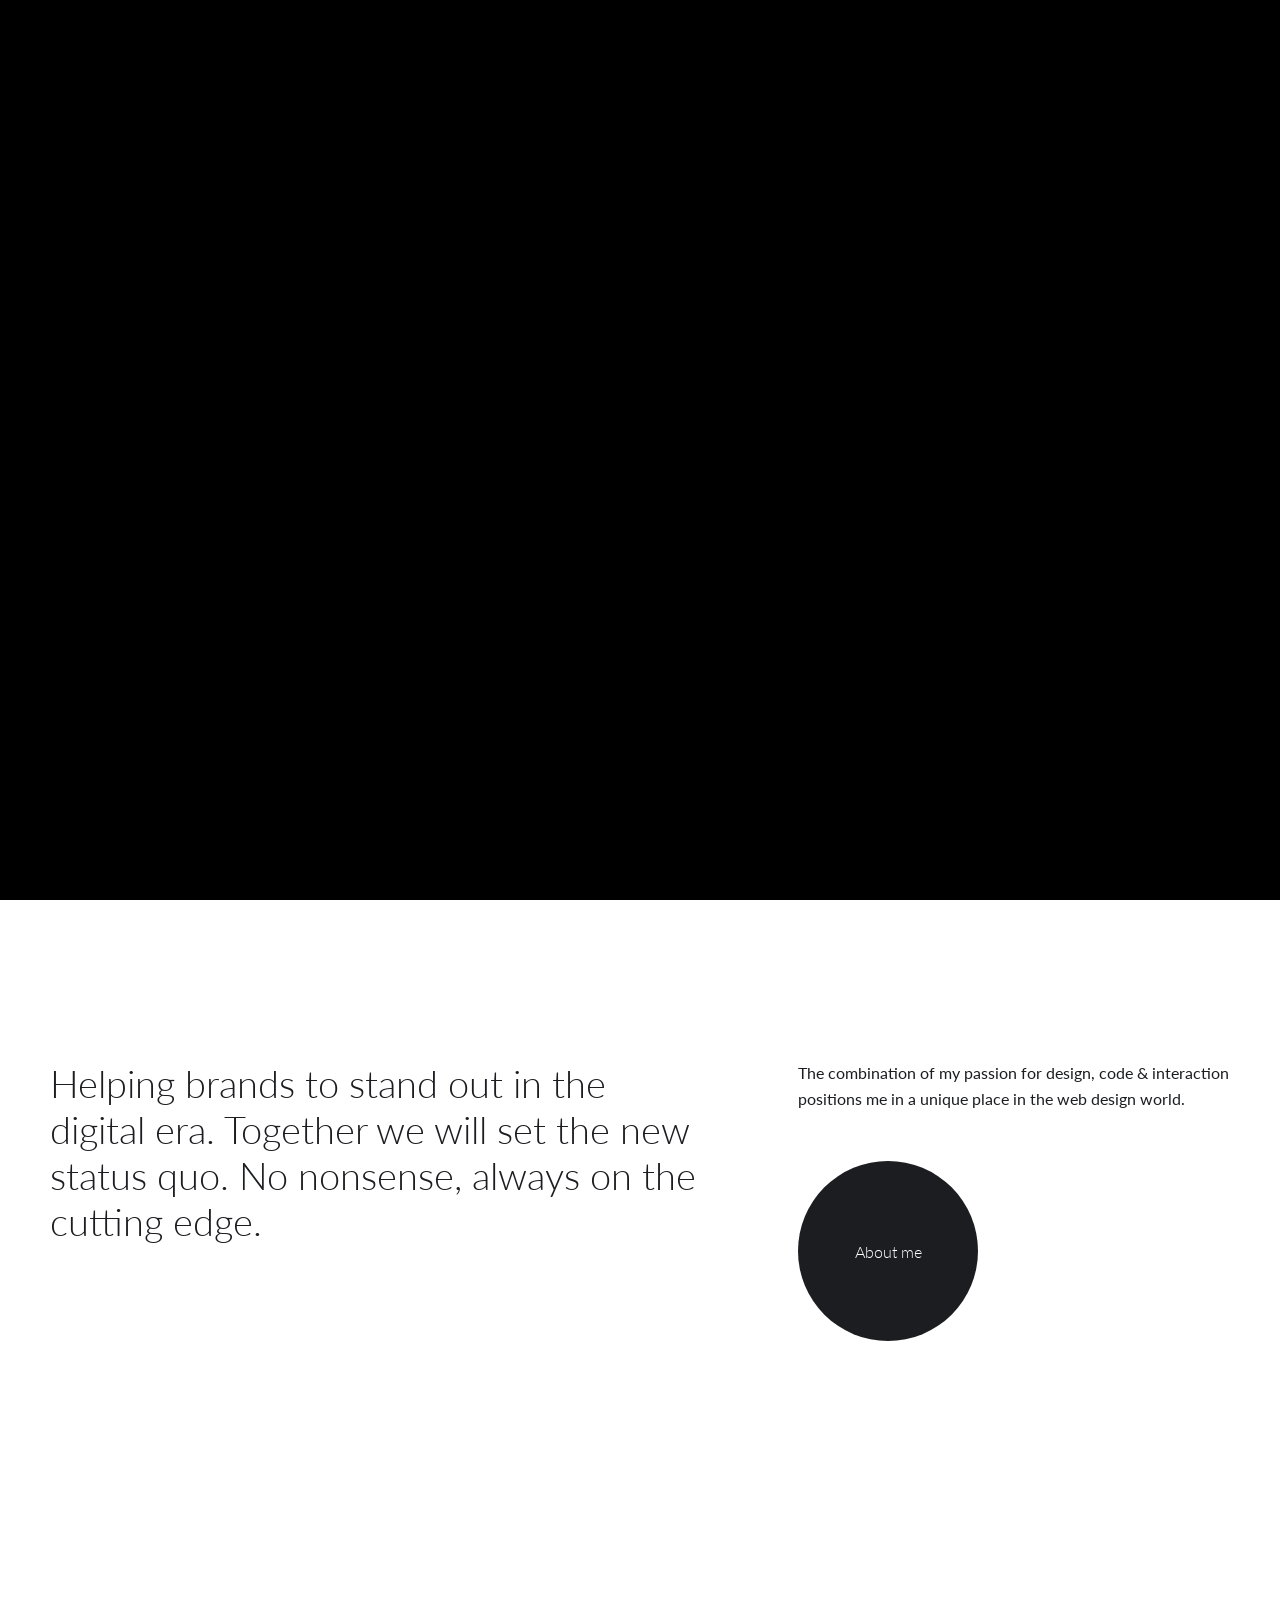
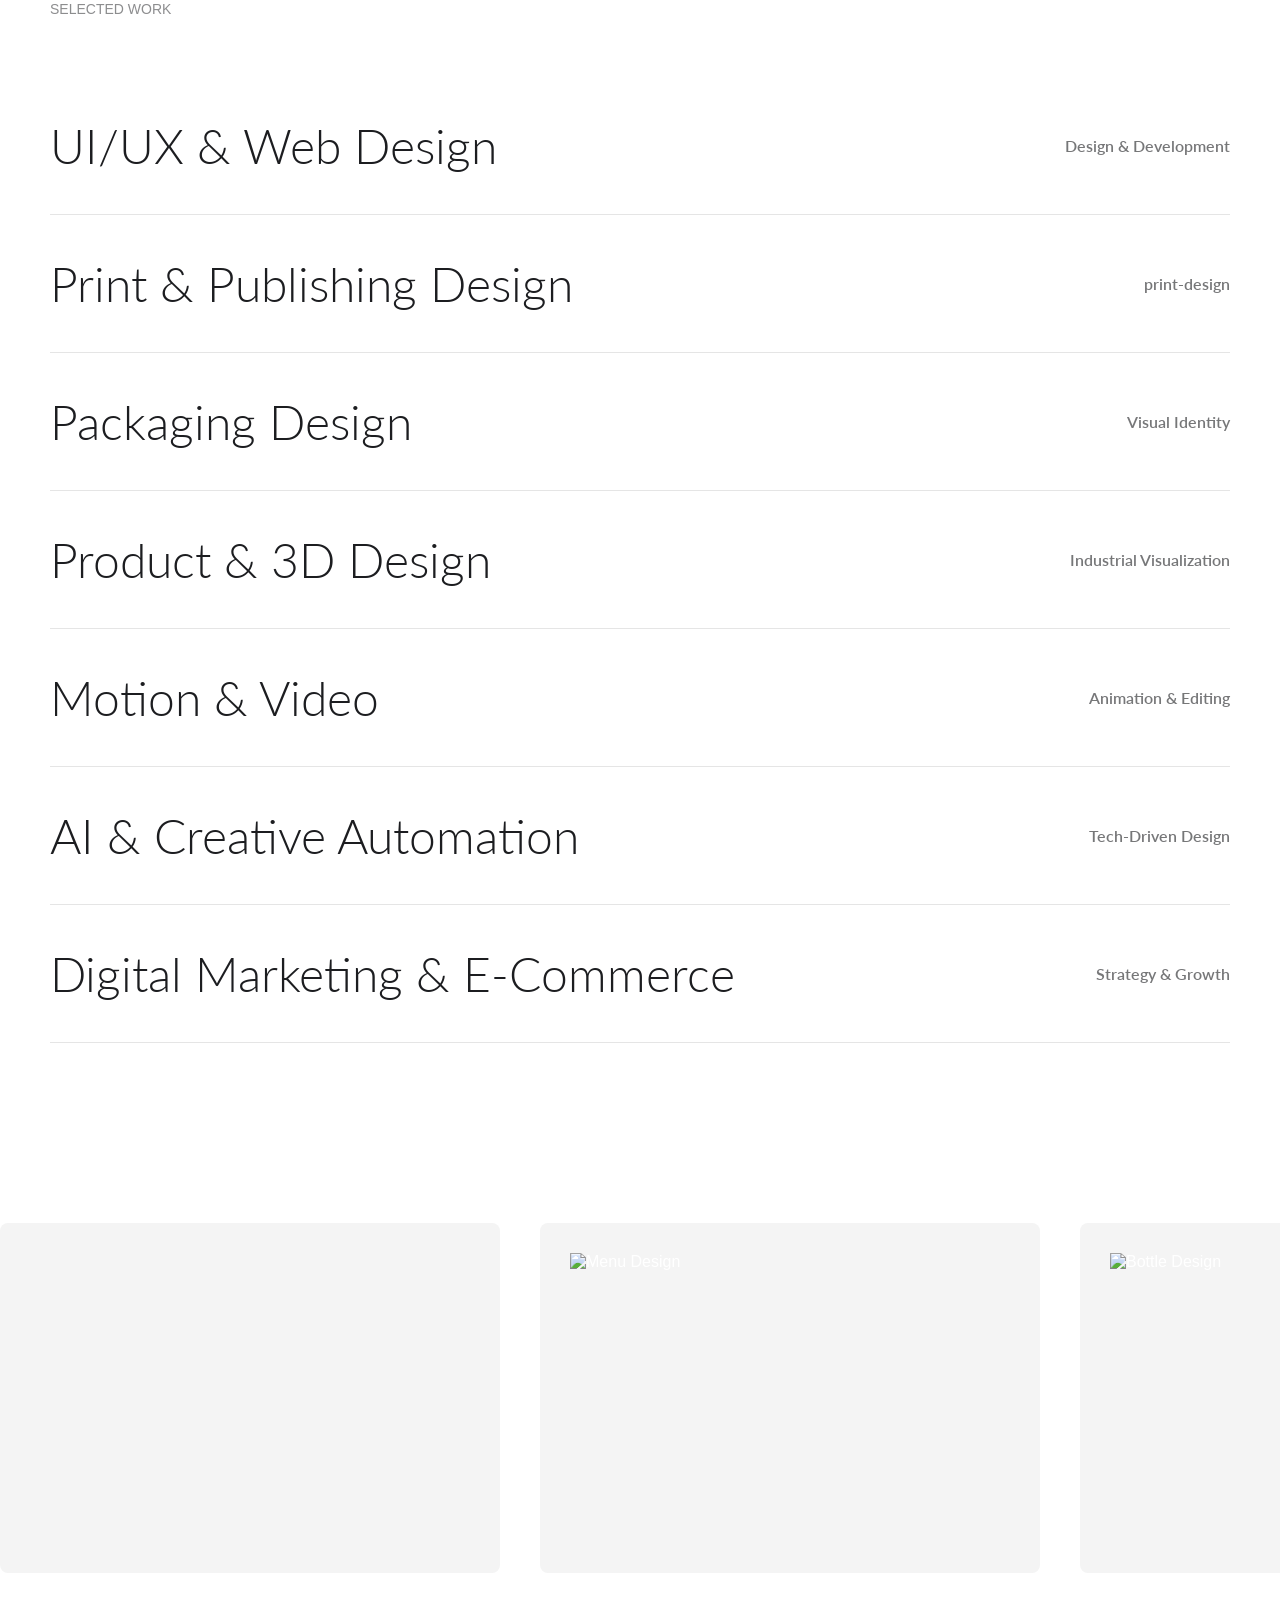
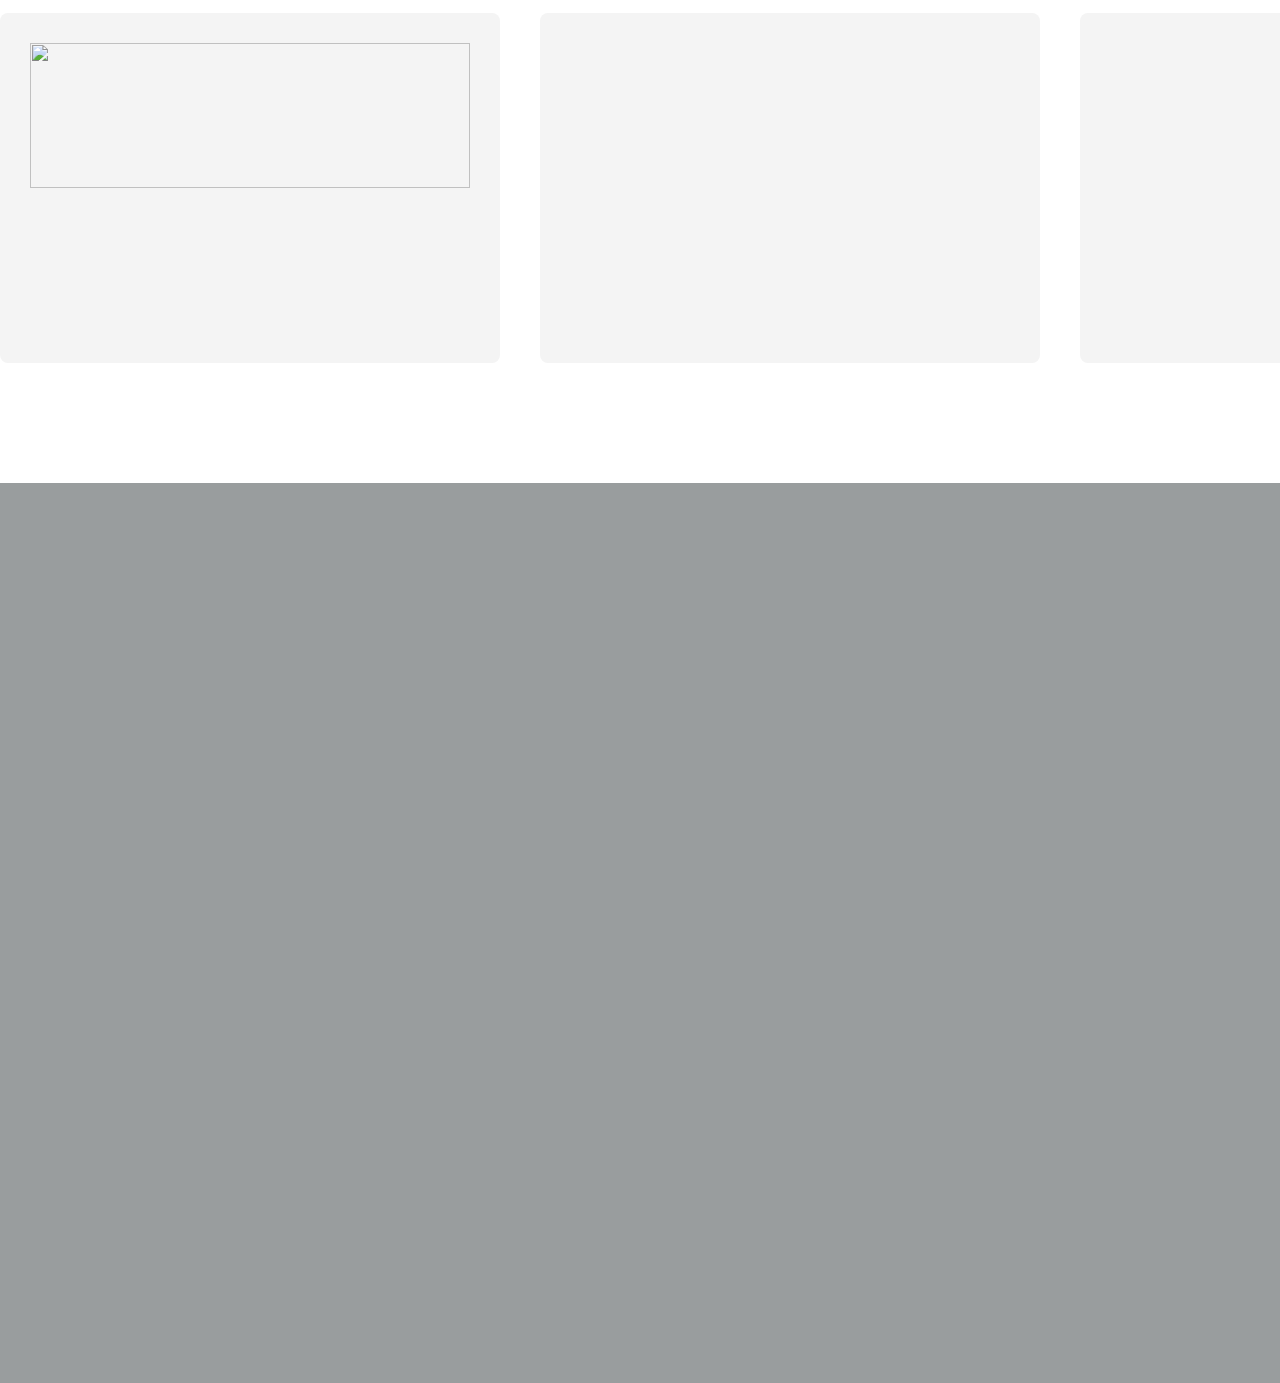
==== index.html @ 1b0907c9 "Add files via upload" ====
﻿<!DOCTYPE html>
<html lang="en">
<head>
    <meta charset="UTF-8">
    <meta name="viewport" content="width=device-width, initial-scale=1.0, maximum-scale=1.0, user-scalable=no">
    <title>Anirudha Sharma | Creative Technologist</title>
    <link rel="stylesheet" href="style.css">
    <!-- font -->
     <link rel="preconnect" href="https://fonts.googleapis.com">
<link rel="preconnect" href="https://fonts.gstatic.com" crossorigin>
<link href="https://fonts.googleapis.com/css2?family=Lato:ital,wght@0,100;0,300;0,400;0,700;0,900;1,100;1,300;1,400;1,700;1,900&display=swap" rel="stylesheet">

    <script src="https://cdn.jsdelivr.net/gh/studio-freight/lenis@1.0.19/bundled/lenis.min.js"></script>
    <script src="https://cdnjs.cloudflare.com/ajax/libs/gsap/3.12.2/gsap.min.js"></script>
    <script src="https://cdnjs.cloudflare.com/ajax/libs/gsap/3.12.2/ScrollTrigger.min.js"></script>
</head>
<body>
    <div class="preloader">
    <div class="preloader-text">
        <span class="p-word">Logic</span>
        <span class="p-word">meets</span>
        <span class="p-word">beauty.</span>
        <span class="p-word">Solve</span>
        <span class="p-word">the</span>
        <span class="p-word">problem.</span>
    </div>
</div>

    <section class="hero" id="hero">
        <canvas id="pencilCanvas"></canvas>

        <nav>
            <div class="nav-left">© Code by Anirudha</div>
            <div class="nav-right">
                <div class="links-desktop">
                    <a href="#work" class="nav-link">Work</a>
                    <a href="#about" class="nav-link">About</a>
                    <a href="#contact" class="nav-link">Contact</a>
                </div>
            </div>
        </nav>

        <div class="hero-main-content">
            <div class="hero-left-col">
                <div class="location-badge">
                    <div class="globe-icon">
                        <svg viewBox="0 0 24 24" width="20" height="20">
                            <path fill="currentColor" d="M12 2C6.48 2 2 6.48 2 12s4.48 10 10 10 10-4.48 10-10S17.52 2 12 2zm-1 17.93c-3.95-.49-7-3.85-7-7.93 0-.62.08-1.21.21-1.79L9 15v1c0 1.1.9 2 2 2v1.93zm6.9-2.54c-.26-.81-1-1.39-1.9-1.39h-1v-3c0-.55-.45-1-1-1H8v-2h2c.55 0 1-.45 1-1V7h2c1.1 0 2-.9 2-2v-.41c2.93 1.19 5 4.06 5 7.41 0 2.08-.8 3.97-2.1 5.39z"/>
                        </svg>
                    </div>
                    <span>Located in<br>Bhopal, India</span>
                </div>
            </div>

            <div class="hero-image-wrapper">
                <img src="MY IMG.png" alt="Anirudha Sharma" class="portrait-img">
            </div>

            <div class="hero-right-col">
                <div class="hero-role">
                    <span class="arrow">↘</span>
                    <p>Creative Technologist<br>& UI/UX Developer</p>
                </div>
            </div>
        </div>

        <div class="huge-name-wrapper">
            <div class="huge-name-move">
                <h1 class="huge-name">Anirudha Sharma —&nbsp;</h1>
                <h1 class="huge-name">Anirudha Sharma —&nbsp;</h1>
            </div>
        </div>
    </section>
<!-- about me section -->
 <section class="about-section">
    <div class="about-container">
        <div class="about-text-large">
            <h2>Helping brands to stand out in the digital era. Together we will set the new status quo. No nonsense, always on the cutting edge.</h2>
        </div>
        <div class="about-text-small">
            <p>The combination of my passion for design, code & interaction positions me in a unique place in the web design world.</p>
            
            <div class="magnetic-wrap">
                <div class="fill-button" id="about-btn">
                    <span class="btn-text">About me</span>
                    <div class="fill-water"></div>
                </div>
            </div>
        </div>
    </div>
</section>

<!-- work category section -->
<section class="work-section" id="work">
    <div class="work-header">
        <p class="section-label">Selected Work</p>
    </div>
    
<div class="work-list">
<div class="work-item" data-img="ui-ux-preview.jpg">
    <a href="ui-ux.html" class="work-item-link">
        <div class="work-item-inner">
            <h3 class="work-category">UI/UX & Web Design</h3>
            <span class="work-type">Design & Development</span>
        </div>
    </a>
    <div class="line"></div>
</div>
    <div class="work-item" data-img="print-preview.jpg">
        <a href="print-design.html" class="work-item-link">
        <div class="work-item-inner">
            <h3 class="work-category">Print & Publishing Design</h3>
            <span class="work-type">print-design</span>
        </div>
        </a>
        <div class="line"></div>
    </div>

    <div class="work-item" data-img="packaging-preview.jpg">
        <a href="packaging-design.html" class="work-item-link">
        <div class="work-item-inner">
            <h3 class="work-category">Packaging Design</h3>
            <span class="work-type">Visual Identity</span>
        </div>
        </a>
        <div class="line"></div>
    </div>

    <div class="work-item" data-img="product-3d-preview.jpg">
        <a href="product-3d.html" class="work-item-link">
            <div class="work-item-inner">
                <h3 class="work-category">Product & 3D Design</h3>
                <span class="work-type">Industrial Visualization</span>
            </div>
        </a>
        <div class="line"></div>
    </div>

    <div class="work-item" data-img="motion-video-preview.jpg">
        <a href="motion-video.html" class="work-item-link">
            <div class="work-item-inner">
                <h3 class="work-category">Motion & Video</h3>
                <span class="work-type">Animation & Editing</span>
            </div>
        </a>
        <div class="line"></div>
    </div>

    <div class="work-item" data-img="ai-automation-preview.jpg">
        <a href="ai-automation.html" class="work-item-link">
            <div class="work-item-inner">
                <h3 class="work-category">AI & Creative Automation</h3>
                <span class="work-type">Tech-Driven Design</span>
            </div>
        </a>
        <div class="line"></div>
    </div>

    <div class="work-item" data-img="marketing-ecommerce-preview.jpg">
        <a href="digital-marketing.html" class="work-item-link">
            <div class="work-item-inner">
                <h3 class="work-category">Digital Marketing & E-Commerce</h3>
                <span class="work-type">Strategy & Growth</span>
            </div>
        </a>
        <div class="line"></div>
    </div>
</div>
    <div class="hover-reveal">
        <img src="" alt="Preview" class="hidden-img">
    </div>
</section>

<!-- work carousel image gallery -->
<section class="work-carousel-section">
    <div class="carousel-container row-ltr">
        <div class="carousel-track">
            <div class="work-box">
                <div class="work-box-inner">
                   <video src="videos/minion.mp4" autoplay loop muted playsinline></video>
                    <video src="videos/minion_1.mp4" autoplay loop muted playsinline></video>
                </div>
            </div>
                <div class="work-box">
                <div class="work-box-inner">
                    <img src="image/carousel image gallery/menu desingn copy.webp" alt="Menu Design">
                    <img src="image/carousel image gallery/menu desingn 1.webp" alt="Menu Design">
                </div>
            </div>
            <div class="work-box">
                <div class="work-box-inner">
                    <img src="image/carousel image gallery/bottle design.webp" alt="Bottle Design">
                    <img src="image/carousel image gallery/bottle design mk.webp" alt="Bottle Mockup">
                </div>
            </div>
            <div class="work-box">
                <div class="work-box-inner">
                    <img src="image/carousel image gallery/pizza1.webp">
                    <img src="image/carousel image gallery/pizz2.webp">
                </div>
            </div>
             <div class="work-box">
                <div class="work-box-inner">
                    <img src="image/carousel image gallery/wire pkg.webp">
                    <img src="image/carousel image gallery/wire pkg1.webp">
                </div>
            </div>
        </div>
    </div>

    <div class="carousel-container row-rtl">
        <div class="carousel-track">
            <div class="work-box">
                <div class="work-box-inner">
                    <img src="image/carousel image gallery/catalog1.webp">
                    <img src="image/carousel image gallery/catalog2.webp">
                </div>
            </div>
            <div class="work-box">
                <div class="work-box-inner">
                    <video src="videos/v1_vantra.mp4" autoplay loop muted playsinline></video>
                    <video src="videos/v2_vantra.mp4" autoplay loop muted playsinline></video>
                </div>
            </div>
            <div class="work-box">
                <div class="work-box-inner">
                    <video src="videos/monarch video.mp4" autoplay loop muted playsinline></video>
                    <img src="image/carousel image gallery/monarch.webp">
                </div>
            </div>
        </div>
    </div>
</section>

<!-- mobile hamburger menu -->
    <div class="mobile-menu">
        <div class="menu-content">
            <div class="menu-label">Navigation</div>
            <div class="menu-links">
                <div class="menu-item"><a href="#work">Work</a></div>
                <div class="menu-item"><a href="#about">About</a></div>
                <div class="menu-item"><a href="#contact">Contact</a></div>
            </div>
            <div class="menu-footer">
                <p>Socials</p>
                <div class="menu-social-links">
                    <a href="#">Instagram</a>
                    <a href="#">LinkedIn</a>
                </div>
            </div>
        </div>
    </div>

    <div class="menu-toggle" id="menuToggle">
        <div class="hamburger-inner">
            <span></span>
            <span></span>
        </div>
    </div>
    <footer class="reveal-footer">
    <div class="footer-container">
        <div class="footer-top">
            <div class="footer-title-wrap">
                <img src="your-profile-pic.jpg" alt="Divya" class="footer-avatar">
                <h2 class="footer-heading">Let’s work<br>together</h2>
            </div>
            <div class="footer-arrow">
                <svg viewBox="0 0 24 24"><path d="M7 17L17 7M17 7H7M17 7V17" stroke="white" stroke-width="2" fill="none"/></svg>
            </div>
        </div>

        <div class="footer-middle">
            <div class="footer-line"></div>
            <a href="#enquiry-form" class="liquid-button">
                <span>Get in touch</span>
                <div class="liquid"></div>
            </a>
        </div>

        <div class="footer-bottom">
            <div class="contact-pills">
                <a href="mailto:mydesign930@gmail.com" class="pill">mydesign930@gmail.com</a>
                <a href="tel:+9188731312243" class="pill">+91 88731312243</a>
            </div>
            <div class="footer-metadata">
                <div class="meta-item"><span>VERSION</span><p>2026 © Edition</p></div>
                <div class="meta-item"><span>LOCAL TIME</span><p id="local-time">00:00 PM GMT+5:30</p></div>
                <div class="meta-item"><span>SOCIALS</span>
                    <div class="social-links">
                        <a href="#">Instagram</a>
                        <a href="#">LinkedIn</a>
                    </div>
                </div>
            </div>
        </div>
    </div>
</footer>

    <script src="script.js"></script>
</body>
</html>
---- style.css ----
:root {
    --bg-grey: #999D9E;
    --dark: #1C1D20;
    --white: #FFFFFF;
    --accent: #455ce9;
    --transition: all 0.5s cubic-bezier(0.19, 1, 0.22, 1);
}

* {
    margin: 0;
    padding: 0;
    box-sizing: border-box;
    -webkit-font-smoothing: antialiased;
}

body {
    background-color: var(--bg-grey);
    font-family: "Inter", sans-serif;
    color: var(--white);
    overflow-x: hidden;
}

.hero {
    position: relative;
    z-index: 10;
    background-color: #8b8b8b;
    /* This will now fix the transparency */
    width: 100%;
    min-height: 100vh;
    overflow: hidden;
}

#pencilCanvas {
    position: absolute;
    top: 0;
    left: 0;
    z-index: 1;
    pointer-events: none;
}

nav {
    display: flex;
    justify-content: space-between;
    align-items: center;
    padding: 40px 50px;
    z-index: 10;
}

/* 4. Ensure desktop links fade out */
nav {
    transition: opacity 0.3s ease;
}

.links-desktop {
    display: flex;
    gap: 30px;
}

.nav-link {
    text-decoration: none;
    color: var(--white);
    font-size: 16px;
    transition: var(--transition);
}

/* Navigation Home Link Styling */
.home-link {
    display: flex;
    align-items: center;
    gap: 12px;
    text-decoration: none;
    color: inherit;
    transition: opacity 0.3s ease;
}

.home-link:hover {
    opacity: 0.7;
}

.home-icon {
    display: block;
    transition: transform 0.4s cubic-bezier(0.175, 0.885, 0.32, 1.275);
}

.home-link:hover .home-icon {
    transform: scale(1.1);
}

/* Ensure Nav Left stays clean */
.nav-left {
    display: flex;
    align-items: center;
}
/* --- Hero Content (The fix for Desktop) --- */
.hero-main-content {
    flex-grow: 1;
    display: grid;
    grid-template-columns: 1fr 2fr 1fr;
    /* Image gets the middle, text stays outside */
    align-items: center;
    padding: 0 50px;
    position: relative;
    z-index: 5;
}

.hero-left-col {
    justify-self: start;
}

.hero-right-col {
    justify-self: end;
    text-align: right;
}

.hero-image-wrapper {
    position: relative;
    width: 100%;
    max-width: 500px;
    margin: 0 auto;
}

.portrait-img {
    width: 100%;
    filter: grayscale(30%);
    display: block;
}

/* --- Marquee --- */
.huge-name-wrapper {
    width: 100%;
    overflow: hidden;
    padding-bottom: 20px;
    z-index: 6;
}

.huge-name-move {
    display: flex;
    width: fit-content;
    white-space: nowrap;
}

.huge-name {
    font-family: "Lato", sans-serif;
    font-weight: 100;
    font-style: normal;
    font-size: clamp(4rem, 10vw, 12rem);
    text-transform: uppercase;
    line-height: 0.8;
}

/* --- Menu Toggle --- */
/* 1. Hide the round toggle by default on desktop */
.menu-toggle {
    position: fixed;
    top: 30px;
    right: 30px;
    width: 60px;
    height: 60px;
    background: #1c1d20;
    border-radius: 50%;
    z-index: 9999;
    display: flex;
    align-items: center;
    justify-content: center;
    cursor: pointer;
    transform: scale(0);
    /* Start invisible */
    transition: background 0.3s ease;
}

/* 2. Hamburger lines styling */
.hamburger-inner {
    width: 24px;
    height: 2px;
    background: white;
    position: relative;
    /* Ensure no extra transitions are fighting GSAP */
    transition: background 0.2s ease;
}

.hamburger-inner::before,
.hamburger-inner::after {
    content: '';
    position: absolute;
    width: 24px;
    /* Fixed width */
    height: 2px;
    /* Fixed height */
    background: white;
    left: 0;
    transition: transform 0.3s ease, top 0.3s ease;
}

/* Precise spacing to prevent overlap */
.hamburger-inner::before {
    top: -8px;
}

.hamburger-inner::after {
    top: 8px;
}

/* Active State (The 'X') */
.menu-toggle.active .hamburger-inner {
    background: transparent !important;
}

.menu-toggle.active .hamburger-inner::before {
    top: 0;
    transform: rotate(45deg);
}

.menu-toggle.active .hamburger-inner::after {
    top: 0;
    transform: rotate(-45deg);
}

/* --- Mobile Menu --- */
.mobile-menu {
    position: fixed;
    top: 0;
    right: -100%;
    width: 100%;
    height: 100vh;
    background: var(--dark);
    z-index: 9998;
    display: flex;
    align-items: center;
    padding: 50px;
    transition: 0.8s var(--transition);
}

.mobile-menu.active {
    right: 0;
}

.menu-item a {
    font-family: "Lato", sans-serif;
    font-weight: 200;
    font-style: normal;
    font-size: 3rem;
    color: white;
    text-decoration: none;
    display: block;
    transform: translateY(100%);
}

/* --- Responsive Fixes --- */
@media (max-width: 1024px) {
    .links-desktop {
        display: none;
    }


    .hero-main-content {
        display: flex;
        flex-direction: column;
        justify-content: center;
        text-align: center;
    }

    .hero-image-wrapper {
        width: 70vw;
        order: 1;
    }

    .hero-left-col,
    .hero-right-col {
        order: 2;
        padding-top: 20px;
    }
}

/* about me  */
.about-section {
    background-color: #ffffff;
    color: #1c1d20;
    padding: 160px 50px;
}

.about-container {
    display: grid;
    grid-template-columns: 1.5fr 1fr;
    gap: 100px;
    max-width: 1400px;
    margin: 0 auto;
}

.about-text-large h2 {
    font-family: "Lato", sans-serif;
    font-weight: 300;
    font-style: normal;
    font-size: clamp(1rem, 3vw, 3.5rem);
    line-height: 1.2;
}

.about-text-small p {
    font-family: "Lato", sans-serif;
    font-weight: 400;
    font-style: normal;
    font-size: 1rem;
    line-height: 1.6;
    margin-bottom: 50px;
}

/* --- Water Fill Button --- */
.magnetic-wrap {
    display: inline-block;
    position: relative;
}

.fill-button {
    width: 180px;
    height: 180px;
    background: #1c1d20;
    border-radius: 50%;
    display: flex;
    align-items: center;
    justify-content: center;
    cursor: pointer;
    position: relative;
    overflow: hidden;
    transition: transform 0.3s ease-out;
}

.btn-text {
    font-family: "Lato", sans-serif;
    font-weight: 300;
    font-style: normal;
    color: #ffffff;
    z-index: 10;
    font-size: 1rem;
    transition: color 0.4s ease;
}

.fill-water {
    position: absolute;
    bottom: -100%;
    /* Start below */
    left: 0;
    width: 100%;
    height: 100%;
    background: #455ce9;
    /* Your purple accent color */
    border-radius: 50%;
    transition: transform 0.7s cubic-bezier(0.19, 1, 0.22, 1);
}

.fill-button:hover .fill-water {
    transform: translateY(-100%);
}

.fill-button:hover .btn-text {
    color: #ffffff;
}

/* work category section  */

/* --- Work Section Styling --- */


.work-item-link {
    text-decoration: none; /* Removes underline */
    color: inherit; /* Keeps your black/dark grey text color */
    display: block; /* Makes the whole row clickable */
    width: 100%;
}

.work-item-link:active, 
.work-item-link:visited {
    color: inherit;
}

/* Ensure the hover effect still works through the link */
.work-item:hover .work-item-link .work-category {
    transform: translateX(20px);
    opacity: 0.8;
    color: #8e44ad;
}

.work-section {
    background-color: #ffffff;
    padding: 100px 50px;
    color: #1c1d20;
    position: relative;
}

.section-label {
    font-size: 14px;
    text-transform: uppercase;
    margin-bottom: 60px;
    opacity: 0.5;
}

.work-item {
    position: relative;
    cursor: pointer;
}

.work-item-inner {
    display: flex;
    justify-content: space-between;
    align-items: center;
    padding: 40px 0;
    transition: padding 0.4s ease;
}

.work-category {
    font-size: clamp(1rem, 4vw, 3rem);
    font-family: "Lato", sans-serif;
    font-weight: 300;
    /* Thin weight */
    transition: transform 0.4s ease, opacity 0.4s ease;
}

.work-type {
    font-family: "Lato", sans-serif;
    font-weight: 600;
    font-style: normal;
    font-size: 16px;
    opacity: 0.6;
}

.line {
    width: 100%;
    height: 1px;
    background-color: rgba(0, 0, 0, 0.1);
}

.work-item-inner{
font-family: "Lato", sans-serif;
/* font-weight: 700; */
font-style: bold;
}
/* Hover States */
.work-item:hover .work-category {
    transform: translateX(20px);
    opacity: 0.8;
    color: #8e44ad;
}


.work-item:hover .work-item-inner {
    padding-left: 20px;
    padding-right: 20px;
}

/* Floating Preview */
.hover-reveal {
    position: fixed;
    width: 300px;
    height: 400px;
    top: 0;
    left: 0;
    pointer-events: none;
    opacity: 0;
    z-index: 100;
    overflow: hidden;
    transform: scale(0.8);
    transition: opacity 0.3s ease, transform 0.3s ease;
}

.hover-reveal img {
    width: 100%;
    height: 100%;
    object-fit: cover;
}

/* --- Responsive Layout & Round Nav --- */
@media (max-width: 1024px) {
    .work-section {
        padding: 60px 25px;
    }

    .work-type {
        display: none;
    }

    /* Hide sub-text on tablets/mobile */

    /* Round Hamburger Toggle for Small Screens */
    .menu-toggle {
        display: flex !important;
        /* Force display */
        transform: scale(1) !important;
        /* Force visibility on mobile */
        width: 60px;
        height: 60px;
        background: #1c1d20;
        border-radius: 50%;
        position: fixed;
        top: 25px;
        right: 25px;
        z-index: 10000;
        /* Ensure it is above the mobile menu */
    }
}

@media (max-width: 480px) {
    .work-category {
        font-size: 1.8rem;
    }

    .work-item-inner {
        padding: 30px 0;
    }
}

/* work-carousel-section */
.work-carousel-section {
    padding: 80px 0;
    background: #ffffff;
    overflow: hidden;
}

.carousel-container {
    display: flex;
    width: 100vw; /* Ensure it takes full viewport width */
    overflow: hidden; /* Hide the cloned boxes outside the screen */
    margin-bottom: 40px;
}

.carousel-track {
    display: flex;
    gap: 40px;
    white-space: nowrap; /* Prevents boxes from dropping to a new line */
    will-change: transform; /* Optimizes performance for GSAP */
}

.work-box {
    flex-shrink: 0;
    width: 500px;
    height: 350px;
    background: #f4f4f4;
    border-radius: 8px;
    overflow: hidden;
    position: relative;
    /* Smooth transition for the hover effect */
    transition: transform 0.4s cubic-bezier(0.25, 1, 0.5, 1), 
                box-shadow 0.4s cubic-bezier(0.25, 1, 0.5, 1);
    cursor: pointer;
}

/* 3D Lift and Shadow on Hover */
.work-box:hover {
    transform: translateY(-10px) scale(1.02); /* Lifts up and grows slightly */
    box-shadow: 0 20px 40px rgba(0, 0, 0, 0.15); /* Deep soft shadow */
    z-index: 10; /* Ensures the shadow overlaps other boxes */
}

.work-box-inner {
    display: flex;
    flex-direction: column;
    width: 100%;
    height: 200%; /* Holds two items, each 100% of parent height */
    animation: verticalShuffle 8s ease-in-out infinite;
}

/* Keep the inner images clean */
.work-box-inner img, 
.work-box-inner video {
    width: 100%;
    height: 50%;
    object-fit: contain;
    padding: 30px;
    box-sizing: border-box;
    pointer-events: none; /* Prevents images from stealing the hover event */
}

/* Vertical Shuffle Logic */
@keyframes verticalShuffle {
    0%, 20% { transform: translateY(0); }
    30%, 70% { transform: translateY(-50%); } /* Perfectly reveals the 2nd item */
    80%, 100% { transform: translateY(0); }
}

/* Randomize timings so they don't all flip at once */
.work-box:nth-child(even) .work-box-inner { animation-delay: 2s; }
.work-box:nth-child(3n) .work-box-inner { animation-delay: 4s; }





.reveal-footer {
    position: sticky;
    bottom: 0;
    height: 100vh;
    /* Full screen height */
    width: 100%;
    background-color: #1c1d20;
    color: white;
    z-index: 1;
    /* Sits behind main content */
    display: flex;
    align-items: center;
}

/* --- Liquid Button --- */
.liquid-button {
    position: absolute;
    right: 15%;
    top: 50%;
    transform: translateY(-50%);
    width: 180px;
    height: 180px;
    background: #455ce9;
    /* Base Blue */
    border-radius: 50%;
    display: flex;
    align-items: center;
    justify-content: center;
    text-decoration: none;
    overflow: hidden;
    z-index: 5;
}

.liquid-button span {
    position: relative;
    z-index: 10;
    color: white;
    font-size: 18px;
}

.liquid-button .liquid {
    position: absolute;
    top: 100%;
    /* Start at bottom */
    left: 0;
    width: 200%;
    height: 200%;
    background: #8e44ad;
    /* Purple Liquid */
    border-radius: 40%;
    transition: 0.5s;
    transform: translate(-25%, 0) rotate(0deg);
}

.liquid-button:hover .liquid {
    top: -50%;
    /* Fill up */
    animation: wave 5s linear infinite;
}

@keyframes wave {
    0% {
        transform: translate(-25%, 0) rotate(0deg);
    }

    100% {
        transform: translate(-25%, -20%) rotate(360deg);
    }
}

/* --- Layout Styling --- */
.footer-container {
    width: 90%;
    margin: 0 auto;
    padding-top: 50px;
}

.footer-top {
    display: flex;
    justify-content: space-between;
    align-items: flex-end;
}

.footer-avatar {
    width: 80px;
    height: 80px;
    border-radius: 50%;
    margin-bottom: 20px;
}

.footer-heading {
    font-family: "Lato", sans-serif;
    font-weight: 100;
    font-style: normal;
    font-size: clamp(3rem, 8vw, 6rem);
    line-height: 1;
    }

.footer-line {
    width: 100%;
    height: 1px;
    background: rgba(255, 255, 255, 0.2);
    margin: 60px 0;
}

.contact-pills {
    display: flex;
    gap: 20px;
    margin-bottom: 80px;
}

.pill {
    border: 1px solid rgba(255, 255, 255, 0.3);
    padding: 15px 30px;
    border-radius: 40px;
    color: white;
    text-decoration: none;
    transition: 0.3s;
    font-family: "Lato", sans-serif;
  font-weight: 400;
  font-style: normal;}

.pill:hover {
    background: white;
    color: black;
}

.footer-metadata {
    display: flex;
    justify-content: space-between;
    font-size: 12px;
    color: #888;
}

/* You must also give these sections a white background 
   so the footer stays hidden behind them until you scroll down */
.about-section,
.work-section,
.work-carousel-section {
    position: relative;
    z-index: 10;
    background-color: #ffffff;
}

/* preloader */
.preloader {
    position: fixed;
    top: 0;
    left: 0;
    width: 100%;
    height: 100%;
    background: #000000;
    z-index: 9999;
    /* Higher than everything else */
    display: flex;
    align-items: center;
    justify-content: center;
    overflow: hidden;
}

.preloader-text {
    text-align: center;
    color: white;
    font-family: "Lato", sans-serif;
    font-weight: 100;
    font-style: normal;
    font-size: clamp(2rem, 5vw, 4rem);
}

.p-word {
    display: none;
    /* Hidden by default, GSAP will show them */
    position: absolute;
    left: 50%;
    top: 50%;
    transform: translate(-50%, -50%);
    white-space: nowrap;
}
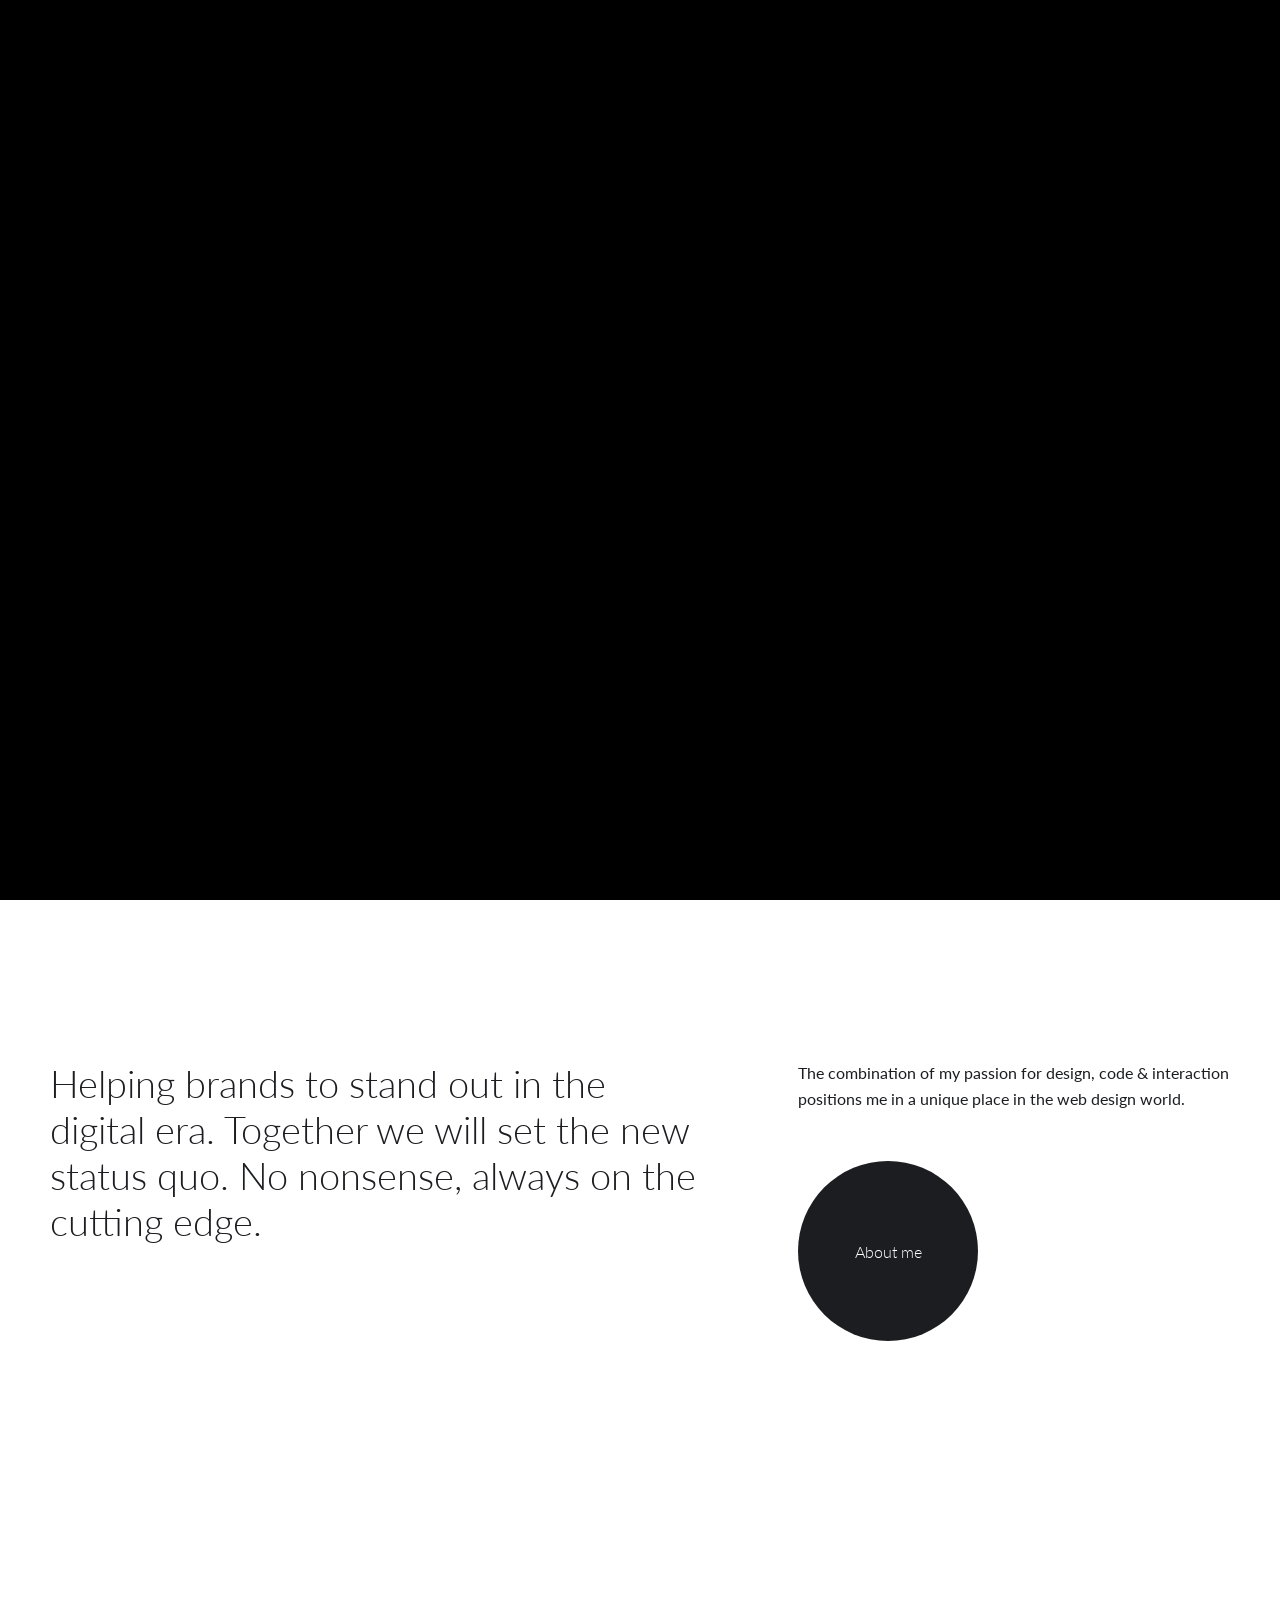
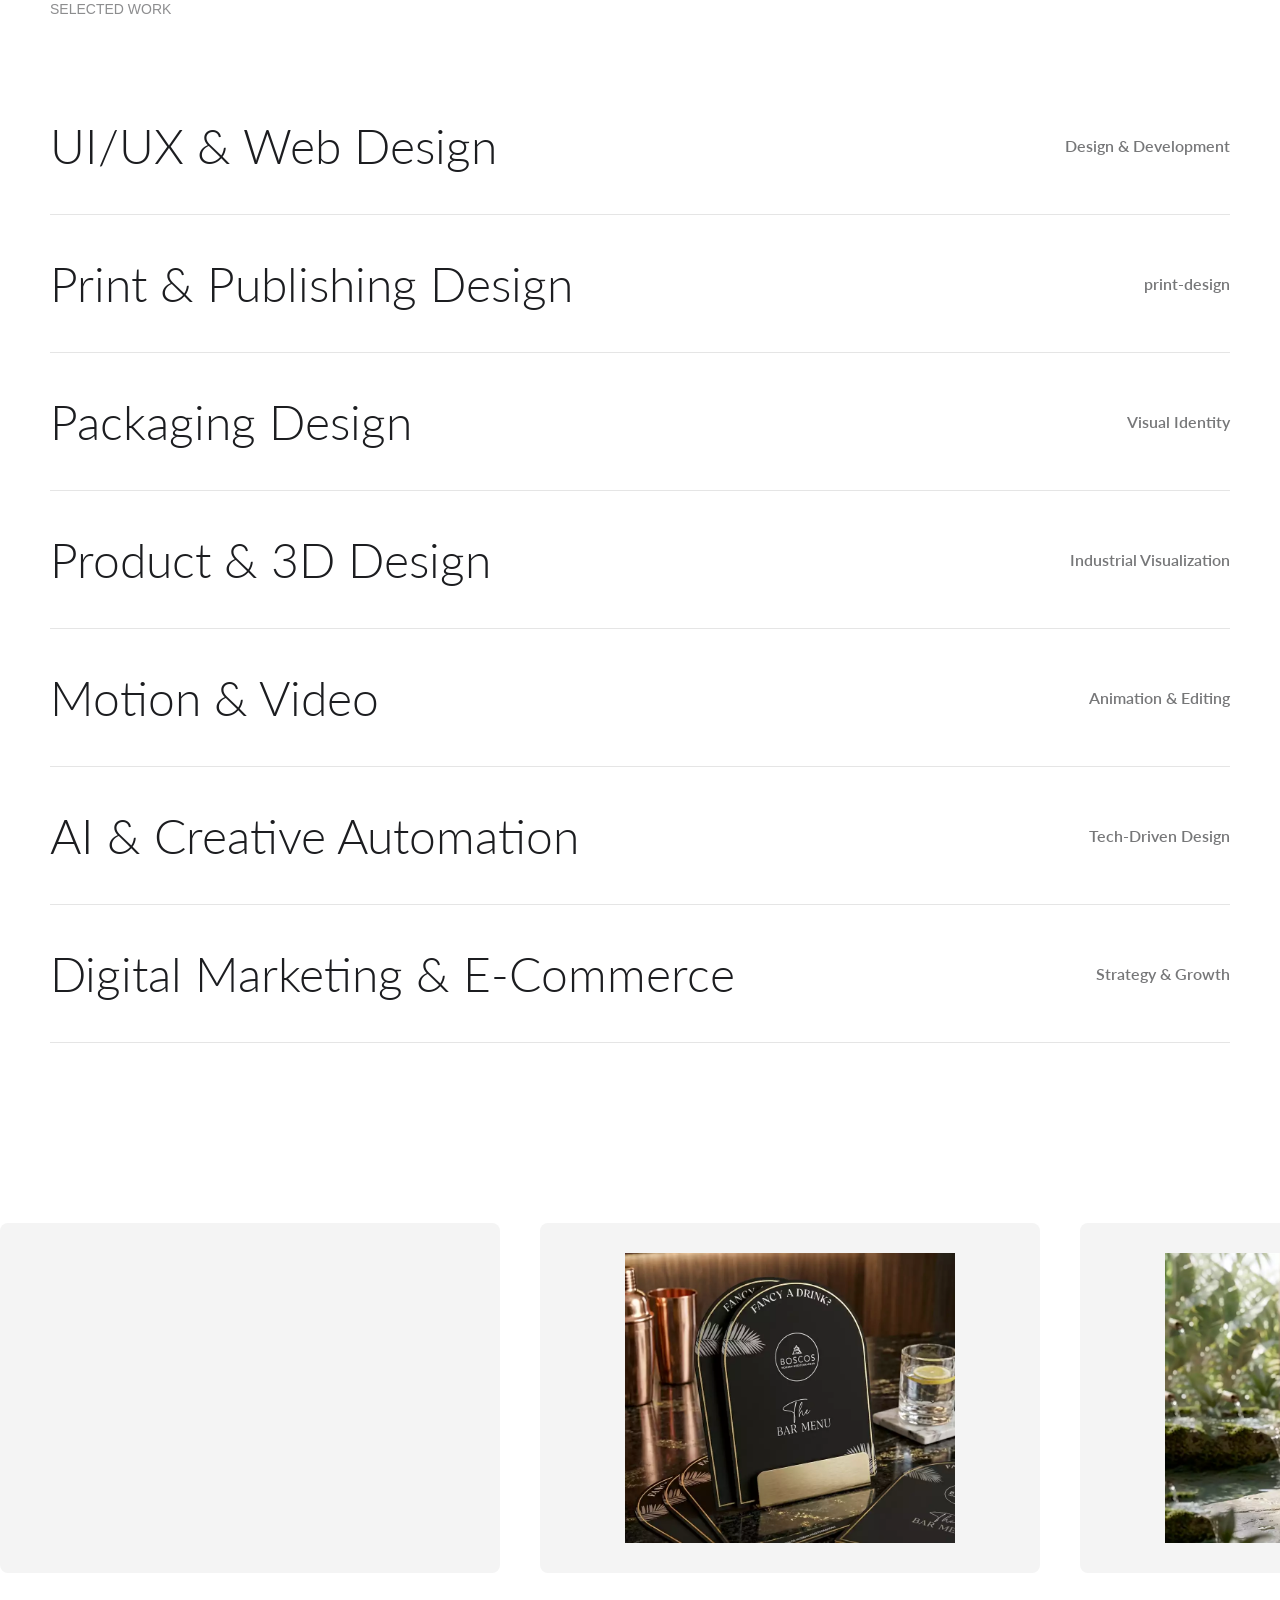
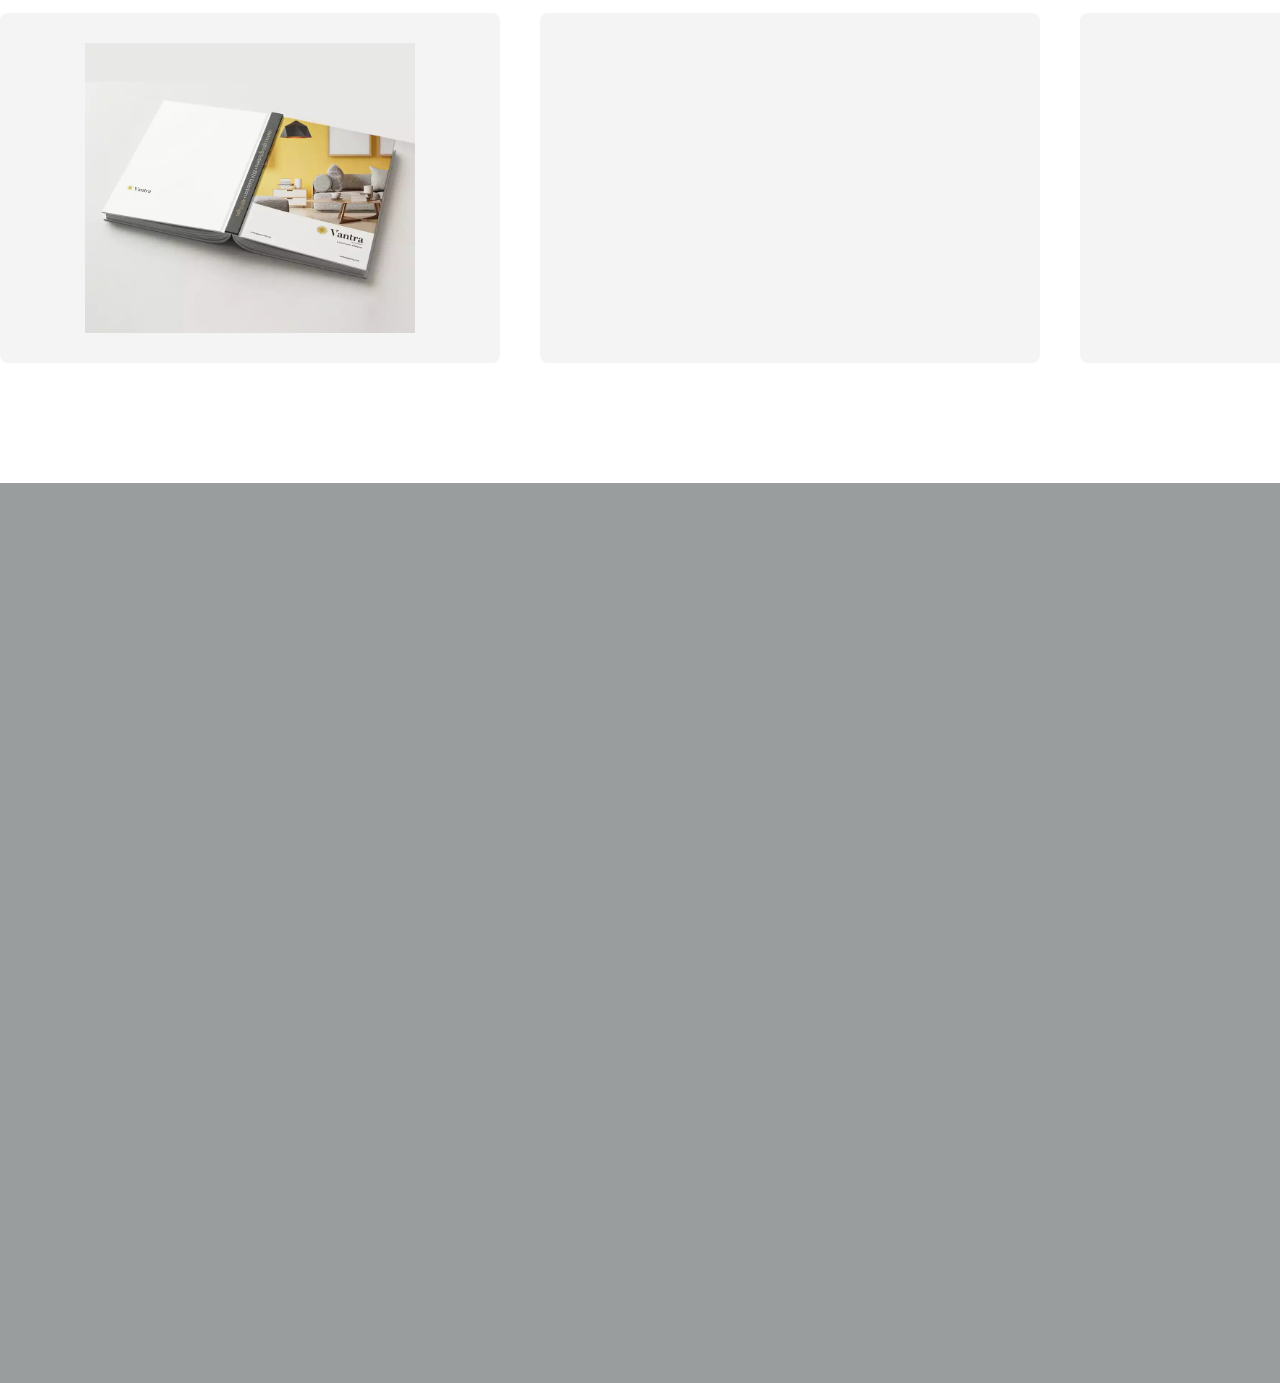
==== commit 84a362ad: "Fix HTML encoding issues in index.html" ====
--- a/index.html
+++ b/index.html
@@ -1,4 +1,4 @@
-﻿<!DOCTYPE html>
+<!DOCTYPE html>
 <html lang="en">
 <head>
     <meta charset="UTF-8">
@@ -97,7 +97,7 @@
     </div>
     
 <div class="work-list">
-<div class="work-item" data-img="ui-ux-preview.jpg">
+<div class="work-item" data-img="ui-ux-preview.webp">
     <a href="ui-ux.html" class="work-item-link">
         <div class="work-item-inner">
             <h3 class="work-category">UI/UX & Web Design</h3>
@@ -106,7 +106,7 @@
     </a>
     <div class="line"></div>
 </div>
-    <div class="work-item" data-img="print-preview.jpg">
+    <div class="work-item" data-img="print-preview.webp">
         <a href="print-design.html" class="work-item-link">
         <div class="work-item-inner">
             <h3 class="work-category">Print & Publishing Design</h3>
@@ -116,7 +116,7 @@
         <div class="line"></div>
     </div>
 
-    <div class="work-item" data-img="packaging-preview.jpg">
+    <div class="work-item" data-img="packaging-preview.webp">
         <a href="packaging-design.html" class="work-item-link">
         <div class="work-item-inner">
             <h3 class="work-category">Packaging Design</h3>
@@ -126,37 +126,37 @@
         <div class="line"></div>
     </div>
 
-    <div class="work-item" data-img="product-3d-preview.jpg">
-        <a href="product-3d.html" class="work-item-link">
-            <div class="work-item-inner">
-                <h3 class="work-category">Product & 3D Design</h3>
-                <span class="work-type">Industrial Visualization</span>
-            </div>
-        </a>
-        <div class="line"></div>
-    </div>
-
-    <div class="work-item" data-img="motion-video-preview.jpg">
-        <a href="motion-video.html" class="work-item-link">
-            <div class="work-item-inner">
-                <h3 class="work-category">Motion & Video</h3>
-                <span class="work-type">Animation & Editing</span>
-            </div>
-        </a>
-        <div class="line"></div>
-    </div>
-
-    <div class="work-item" data-img="ai-automation-preview.jpg">
-        <a href="ai-automation.html" class="work-item-link">
-            <div class="work-item-inner">
-                <h3 class="work-category">AI & Creative Automation</h3>
-                <span class="work-type">Tech-Driven Design</span>
-            </div>
-        </a>
-        <div class="line"></div>
-    </div>
-
-    <div class="work-item" data-img="marketing-ecommerce-preview.jpg">
+    <div class="work-item" data-img="product-3d-preview.webp">
+        <a href="product-3d.html" class="work-item-link">
+            <div class="work-item-inner">
+                <h3 class="work-category">Product & 3D Design</h3>
+                <span class="work-type">Industrial Visualization</span>
+            </div>
+        </a>
+        <div class="line"></div>
+    </div>
+
+    <div class="work-item" data-img="motion-video-preview.webp">
+        <a href="motion-video.html" class="work-item-link">
+            <div class="work-item-inner">
+                <h3 class="work-category">Motion & Video</h3>
+                <span class="work-type">Animation & Editing</span>
+            </div>
+        </a>
+        <div class="line"></div>
+    </div>
+
+    <div class="work-item" data-img="ai-automation-preview.webp">
+        <a href="ai-automation.html" class="work-item-link">
+            <div class="work-item-inner">
+                <h3 class="work-category">AI & Creative Automation</h3>
+                <span class="work-type">Tech-Driven Design</span>
+            </div>
+        </a>
+        <div class="line"></div>
+    </div>
+
+    <div class="work-item" data-img="marketing-ecommerce-preview.webp">
         <a href="digital-marketing.html" class="work-item-link">
             <div class="work-item-inner">
                 <h3 class="work-category">Digital Marketing & E-Commerce</h3>
@@ -177,8 +177,8 @@
         <div class="carousel-track">
             <div class="work-box">
                 <div class="work-box-inner">
-                   <video src="videos/minion.mp4" autoplay loop muted playsinline></video>
-                    <video src="videos/minion_1.mp4" autoplay loop muted playsinline></video>
+                   <video src="https://res.cloudinary.com/lggc9lnj/video/upload/v1794224024/minion.mp4" autoplay loop muted playsinline></video>
+                    <video src="https://res.cloudinary.com/lggc9lnj/video/upload/v1794224026/minion_1.mp4" autoplay loop muted playsinline></video>
                 </div>
             </div>
                 <div class="work-box">
@@ -218,13 +218,13 @@
             </div>
             <div class="work-box">
                 <div class="work-box-inner">
-                    <video src="videos/v1_vantra.mp4" autoplay loop muted playsinline></video>
-                    <video src="videos/v2_vantra.mp4" autoplay loop muted playsinline></video>
-                </div>
-            </div>
-            <div class="work-box">
-                <div class="work-box-inner">
-                    <video src="videos/monarch video.mp4" autoplay loop muted playsinline></video>
+                    <video src="https://res.cloudinary.com/lggc9lnj/video/upload/v1794224028/v1_vantra.mp4" autoplay loop muted playsinline></video>
+                    <video src="https://res.cloudinary.com/lggc9lnj/video/upload/v1794224028/v2_vantra.mp4" autoplay loop muted playsinline></video>
+                </div>
+            </div>
+            <div class="work-box">
+                <div class="work-box-inner">
+                    <video src="https://res.cloudinary.com/lggc9lnj/video/upload/v1794224028/monarch_video.mp4" autoplay loop muted playsinline></video>
                     <img src="image/carousel image gallery/monarch.webp">
                 </div>
             </div>
@@ -261,7 +261,7 @@
     <div class="footer-container">
         <div class="footer-top">
             <div class="footer-title-wrap">
-                <img src="your-profile-pic.jpg" alt="Divya" class="footer-avatar">
+                <img src="your-profile-pic.webp" alt="Divya" class="footer-avatar">
                 <h2 class="footer-heading">Let’s work<br>together</h2>
             </div>
             <div class="footer-arrow">
@@ -298,4 +298,4 @@
 
     <script src="script.js"></script>
 </body>
-</html>+</html>
